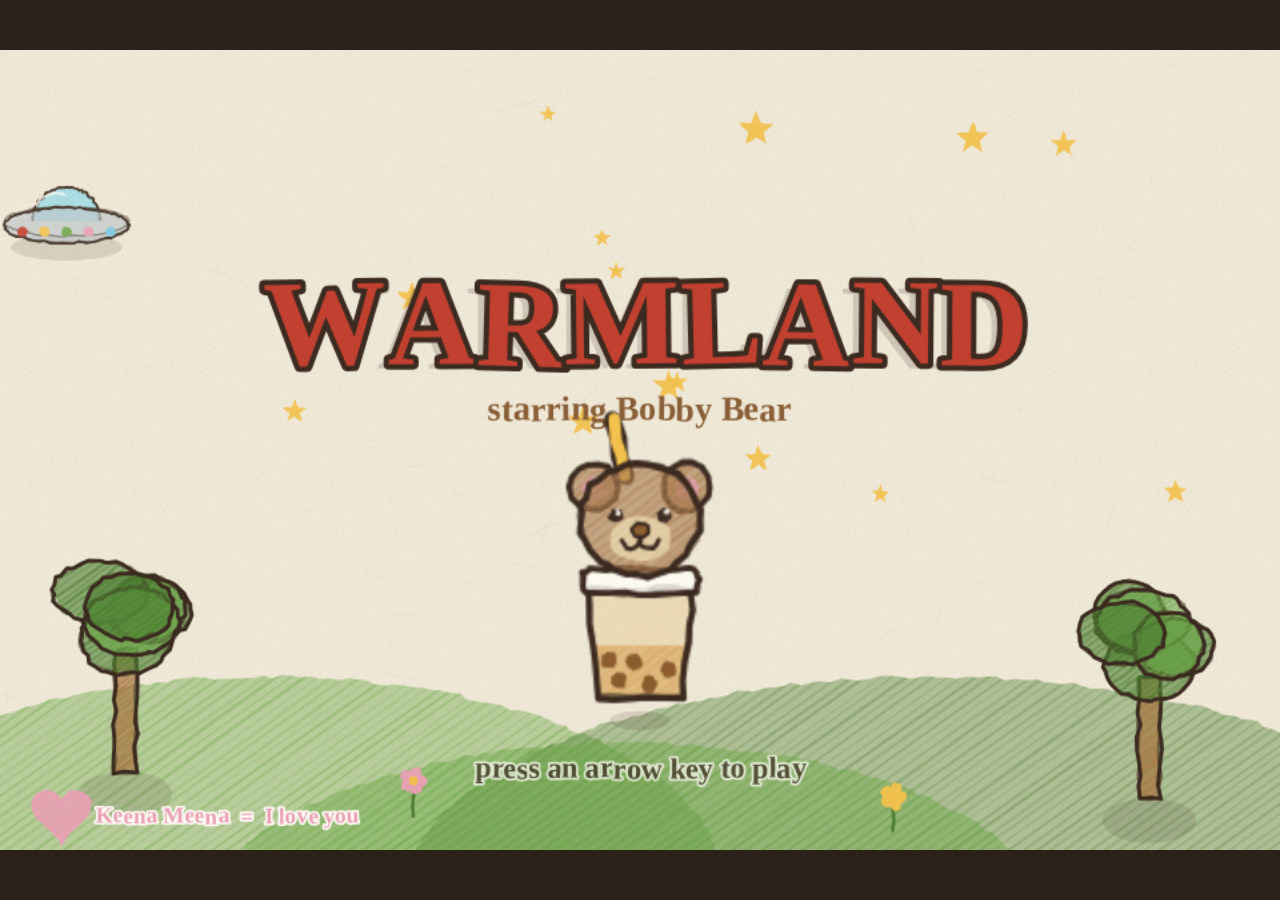
==== index.html @ 873793bc "Initial commit" ====
<!doctype html>
<html lang="en">
<head>
<meta charset="utf-8">
<meta name="viewport" content="width=device-width, initial-scale=1, user-scalable=no">
<title>Warmland — Bobby Bear</title>
<link rel="stylesheet" href="css/style.css">
</head>
<body>
  <div id="stage">
    <canvas id="game" width="960" height="600"></canvas>
  </div>

  <!-- Loaded as classic scripts (no ES modules) so the game runs from file:// -->
  <script src="js/rng.js"></script>
  <script src="js/crayon.js"></script>
  <script src="js/audio.js"></script>
  <script src="js/input.js"></script>
  <script src="js/suits.js"></script>
  <script src="js/character.js"></script>
  <script src="js/actor.js"></script>
  <script src="js/props.js"></script>
  <script src="js/items.js"></script>
  <script src="js/dropped.js"></script>
  <script src="js/recipes.js"></script>
  <script src="js/rooms.js"></script>
  <script src="js/npc.js"></script>
  <script src="js/dialogue.js"></script>
  <script src="js/stations.js"></script>
  <script src="js/vehicle.js"></script>
  <script src="js/service.js"></script>
  <script src="js/combat.js"></script>
  <script src="js/save.js"></script>
  <script src="js/scene-house.js"></script>
  <script src="js/scene-closet.js"></script>
  <script src="js/scene-picker.js"></script>
  <script src="js/scene-recipes.js"></script>
  <script src="js/scene-crystalbook.js"></script>
  <script src="js/scene-ideas.js"></script>
  <script src="js/scene-decorshop.js"></script>
  <script src="js/scene-vehicle.js"></script>
  <script src="js/scene-mission.js"></script>
  <script src="js/scene-dive.js"></script>
  <script src="js/scene-title.js"></script>
  <script src="js/game.js"></script>
</body>
</html>
---- css/style.css ----
html, body {
  margin: 0;
  padding: 0;
  height: 100%;
  background: #2b2118;
  overflow: hidden;
  font-family: "Chalkboard SE", "Marker Felt", "Comic Sans MS", cursive;
}

#stage {
  position: absolute;
  inset: 0;
  display: flex;
  align-items: center;
  justify-content: center;
}

#game {
  display: block;
  width: 960px;
  height: 600px;
  transform-origin: center center;
  image-rendering: auto;
}

/* The frame decoration lives on the wrapper, not the canvas — rounding and
 * shadowing a texture that changes every frame forces re-composites. */
#stage::before {
  content: '';
  position: absolute;
  width: 960px;
  height: 600px;
  border-radius: 10px;
  box-shadow: 0 18px 50px rgba(0, 0, 0, 0.55);
  pointer-events: none;
}
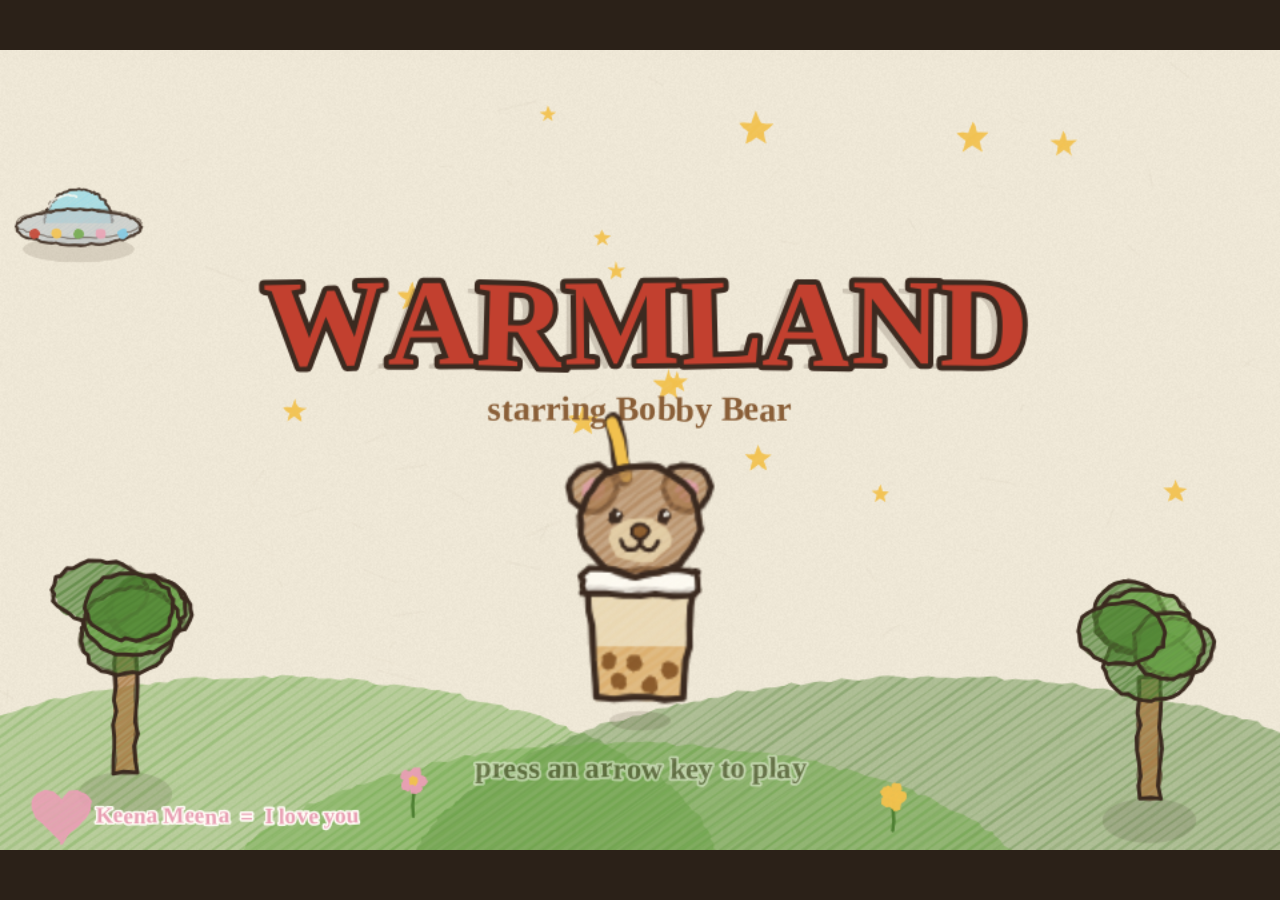
==== commit 45d67954: "Wave three changes" ====
--- a/index.html
+++ b/index.html
@@ -39,6 +39,9 @@
   <script src="js/scene-ideas.js"></script>
   <script src="js/scene-decorshop.js"></script>
   <script src="js/scene-vehicle.js"></script>
+  <script src="js/scene-race.js"></script>
+  <script src="js/scene-mars.js"></script>
+  <script src="js/scene-snow.js"></script>
   <script src="js/scene-mission.js"></script>
   <script src="js/scene-dive.js"></script>
   <script src="js/scene-title.js"></script>
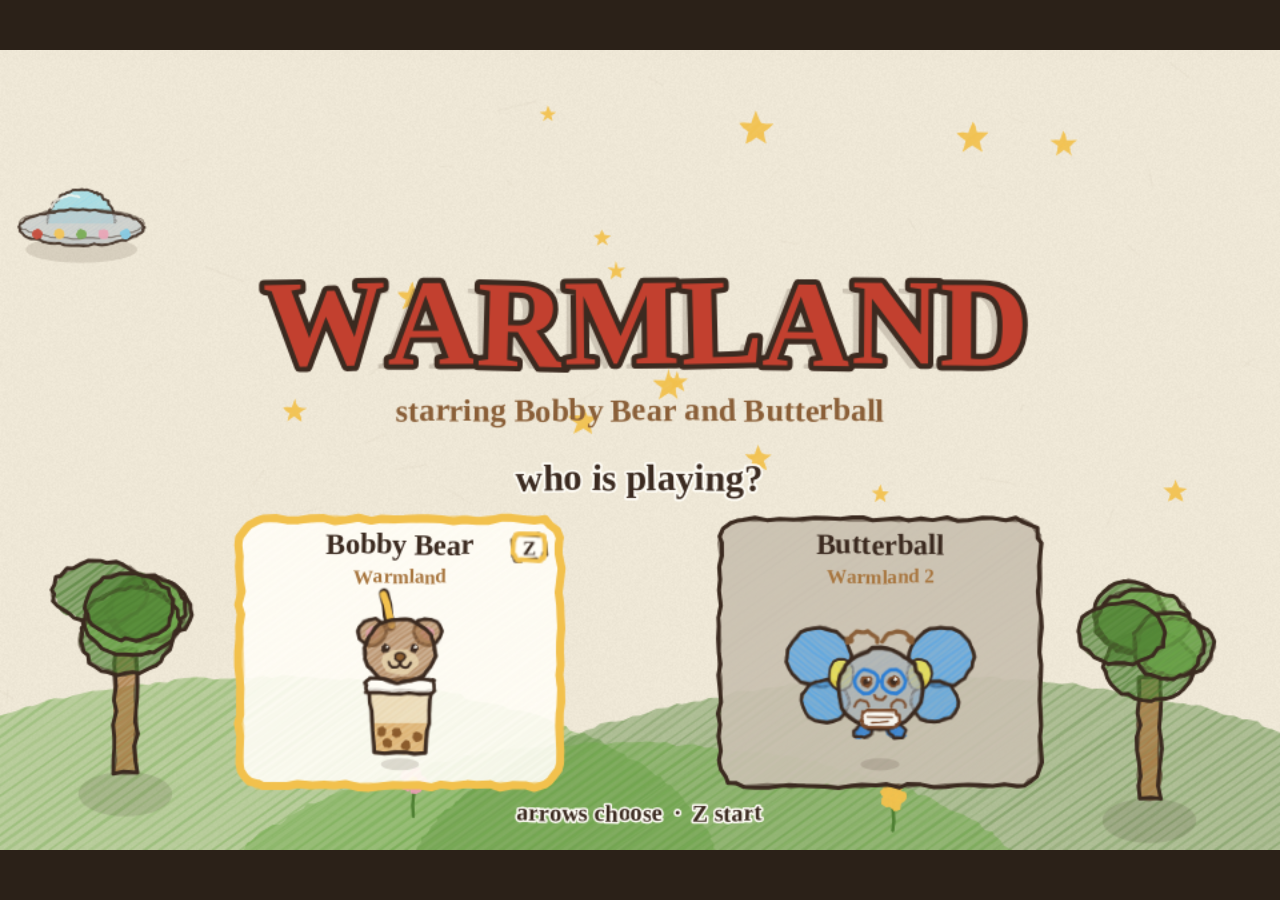
==== commit efd8615e: "Warm Land 2 Update" ====
--- a/index.html
+++ b/index.html
@@ -42,6 +42,9 @@
   <script src="js/scene-race.js"></script>
   <script src="js/scene-mars.js"></script>
   <script src="js/scene-snow.js"></script>
+  <script src="js/scene-castle.js"></script>
+  <script src="js/scene-coaster.js"></script>
+  <script src="js/scene-arcade.js"></script>
   <script src="js/scene-mission.js"></script>
   <script src="js/scene-dive.js"></script>
   <script src="js/scene-title.js"></script>
